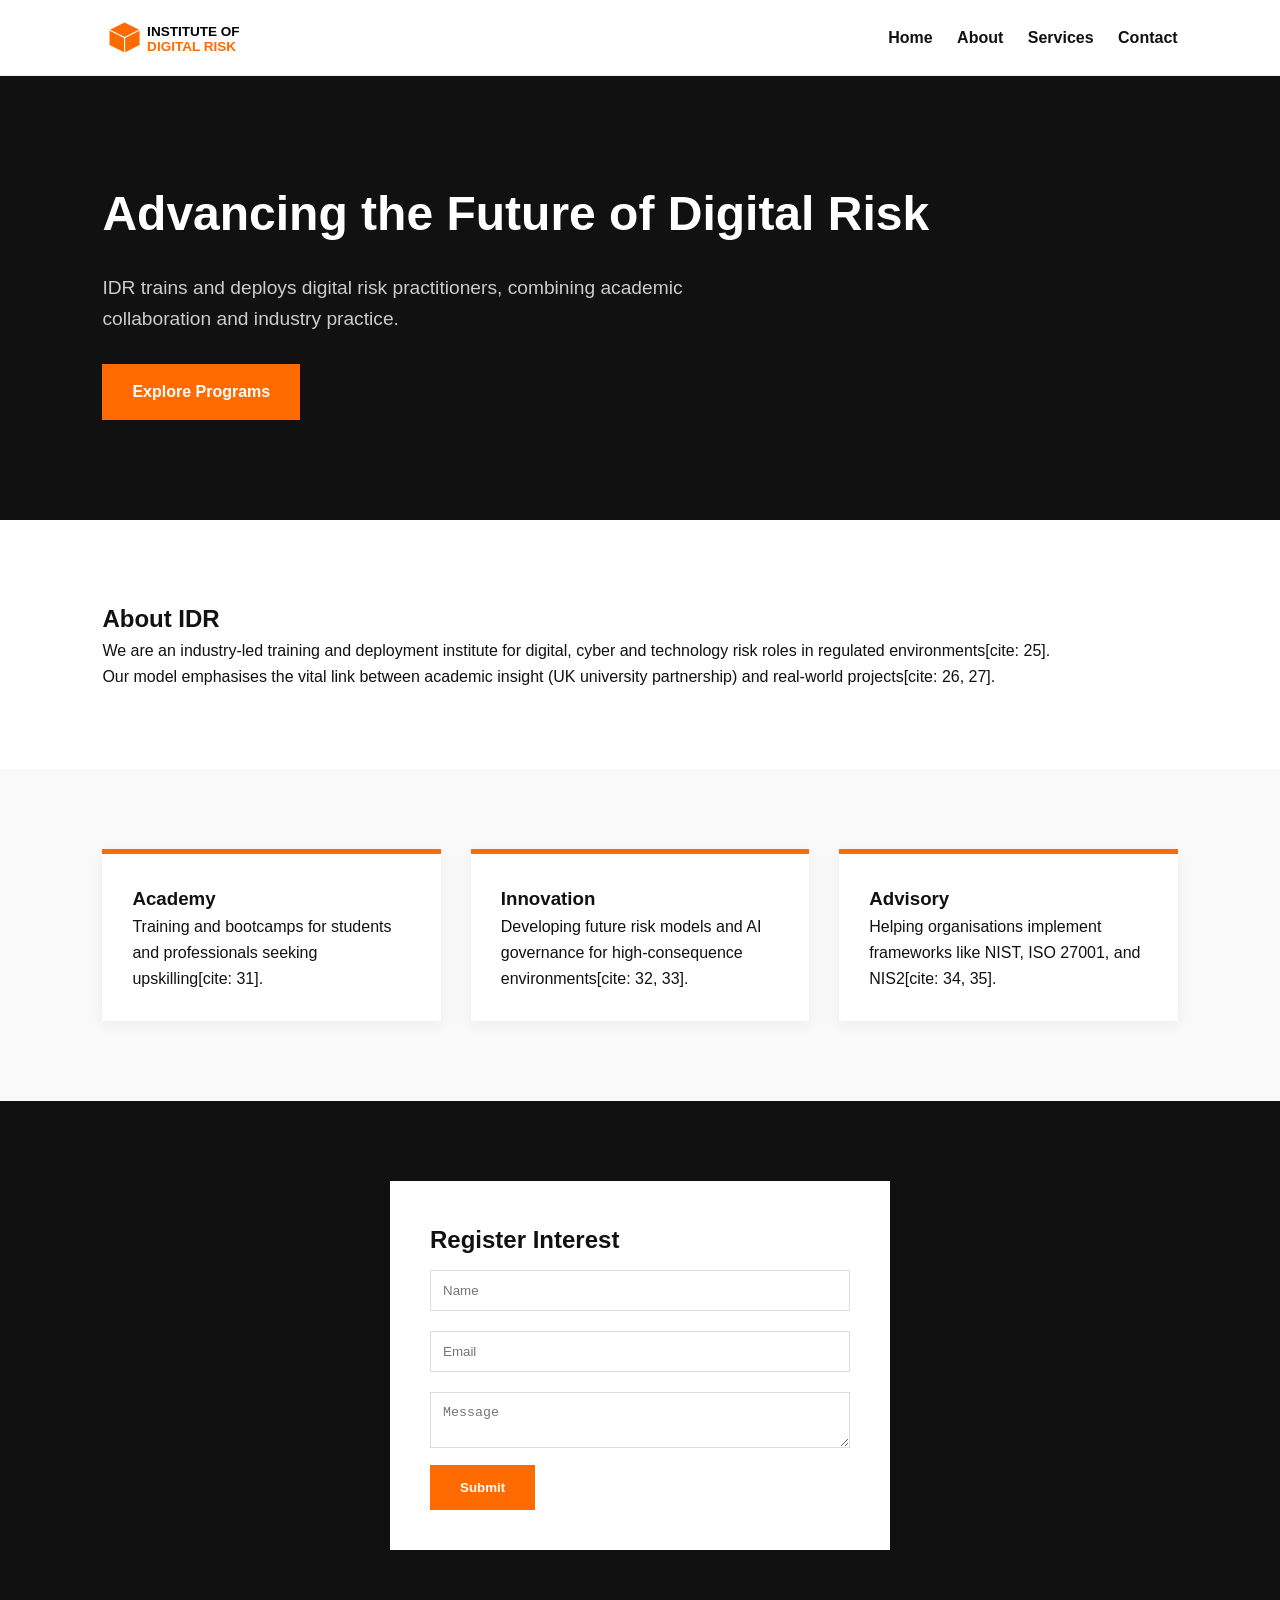
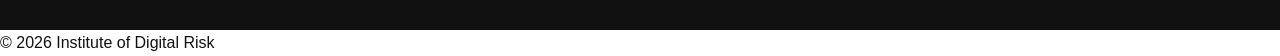
==== idr-project/idr-final/index.html @ f6be8027 "Final cleanup and layout fix" ====
<!DOCTYPE html>
<html lang="en">
<head>
    <meta charset="UTF-8">
    <meta name="viewport" content="width=device-width, initial-scale=1.0">
    <title>IDR | Institute of Digital Risk</title>
    <link rel="stylesheet" href="style.css">
</head>
<body>
    <header class="navbar">
        <img src="logo.svg" alt="IDR Logo" class="nav-logo">
        <nav>
            <a href="#hero">Home</a>
            <a href="#about">About</a>
            <a href="#services">Services</a>
            <a href="#contact">Contact</a>
        </nav>
    </header>

    <main>
        <section id="hero" class="hero">
            <h1>Advancing the Future of Digital Risk</h1>
            <p>IDR trains and deploys digital risk practitioners, combining academic collaboration and industry practice.</p>
            <a href="#contact" class="cta-btn">Explore Programs</a>
        </section>

        <section id="about" class="container">
            <h2>About IDR</h2>
            <p>We are an industry-led training and deployment institute for digital, cyber and technology risk roles in regulated environments[cite: 25].</p>
            <p>Our model emphasises the vital link between academic insight (UK university partnership) and real-world projects[cite: 26, 27].</p>
        </section>

        <section id="services" class="services-grid">
            <div class="card">
                <h3>Academy</h3>
                <p>Training and bootcamps for students and professionals seeking upskilling[cite: 31].</p>
            </div>
            <div class="card">
                <h3>Innovation</h3>
                <p>Developing future risk models and AI governance for high-consequence environments[cite: 32, 33].</p>
            </div>
            <div class="card">
                <h3>Advisory</h3>
                <p>Helping organisations implement frameworks like NIST, ISO 27001, and NIS2[cite: 34, 35].</p>
            </div>
        </section>

        <section id="contact" class="contact-section">
            <div class="form-box">
                <h2>Register Interest</h2>
                <form id="idr-form">
                    <input type="text" placeholder="Name" required>
                    <input type="email" placeholder="Email" required>
                    <textarea placeholder="Message"></textarea>
                    <button type="submit" class="cta-btn">Submit</button>
                </form>
            </div>
        </section>
    </main>

    <footer><p>&copy; 2026 Institute of Digital Risk</p></footer>
    <script src="script.js"></script>
</body>
</html>
---- idr-project/idr-final/style.css ----
:root { --orange: #FF6B00; --black: #111; --white: #FFF; }
* { margin: 0; padding: 0; box-sizing: border-box; }
body { font-family: 'Segoe UI', sans-serif; line-height: 1.6; color: var(--black); }

.navbar { position: sticky; top: 0; background: var(--white); display: flex; justify-content: space-between; align-items: center; padding: 15px 8%; z-index: 1000; border-bottom: 1px solid #eee; }
.nav-logo { height: 45px; }
nav a { text-decoration: none; color: var(--black); margin-left: 20px; font-weight: 600; transition: 0.3s; }
nav a:hover { color: var(--orange); }

.hero { background: var(--black); color: var(--white); padding: 100px 8%; text-align: left; }
.hero h1 { font-size: 3rem; margin-bottom: 20px; }
.hero p { font-size: 1.2rem; color: #ccc; margin-bottom: 30px; max-width: 600px; }

.container { padding: 80px 8%; }
.services-grid { display: grid; grid-template-columns: repeat(auto-fit, minmax(280px, 1fr)); gap: 30px; padding: 80px 8%; background: #f9f9f9; }
.card { background: var(--white); padding: 30px; border-top: 5px solid var(--orange); box-shadow: 0 4px 15px rgba(0,0,0,0.05); }

.contact-section { background: var(--black); padding: 80px 8%; display: flex; justify-content: center; }
.form-box { background: var(--white); padding: 40px; width: 100%; max-width: 500px; }
input, textarea { width: 100%; padding: 12px; margin: 10px 0; border: 1px solid #ddd; }

.cta-btn { background: var(--orange); color: white; padding: 15px 30px; border: none; cursor: pointer; text-decoration: none; display: inline-block; font-weight: bold; }
.cta-btn:hover { background: #e65a00; }
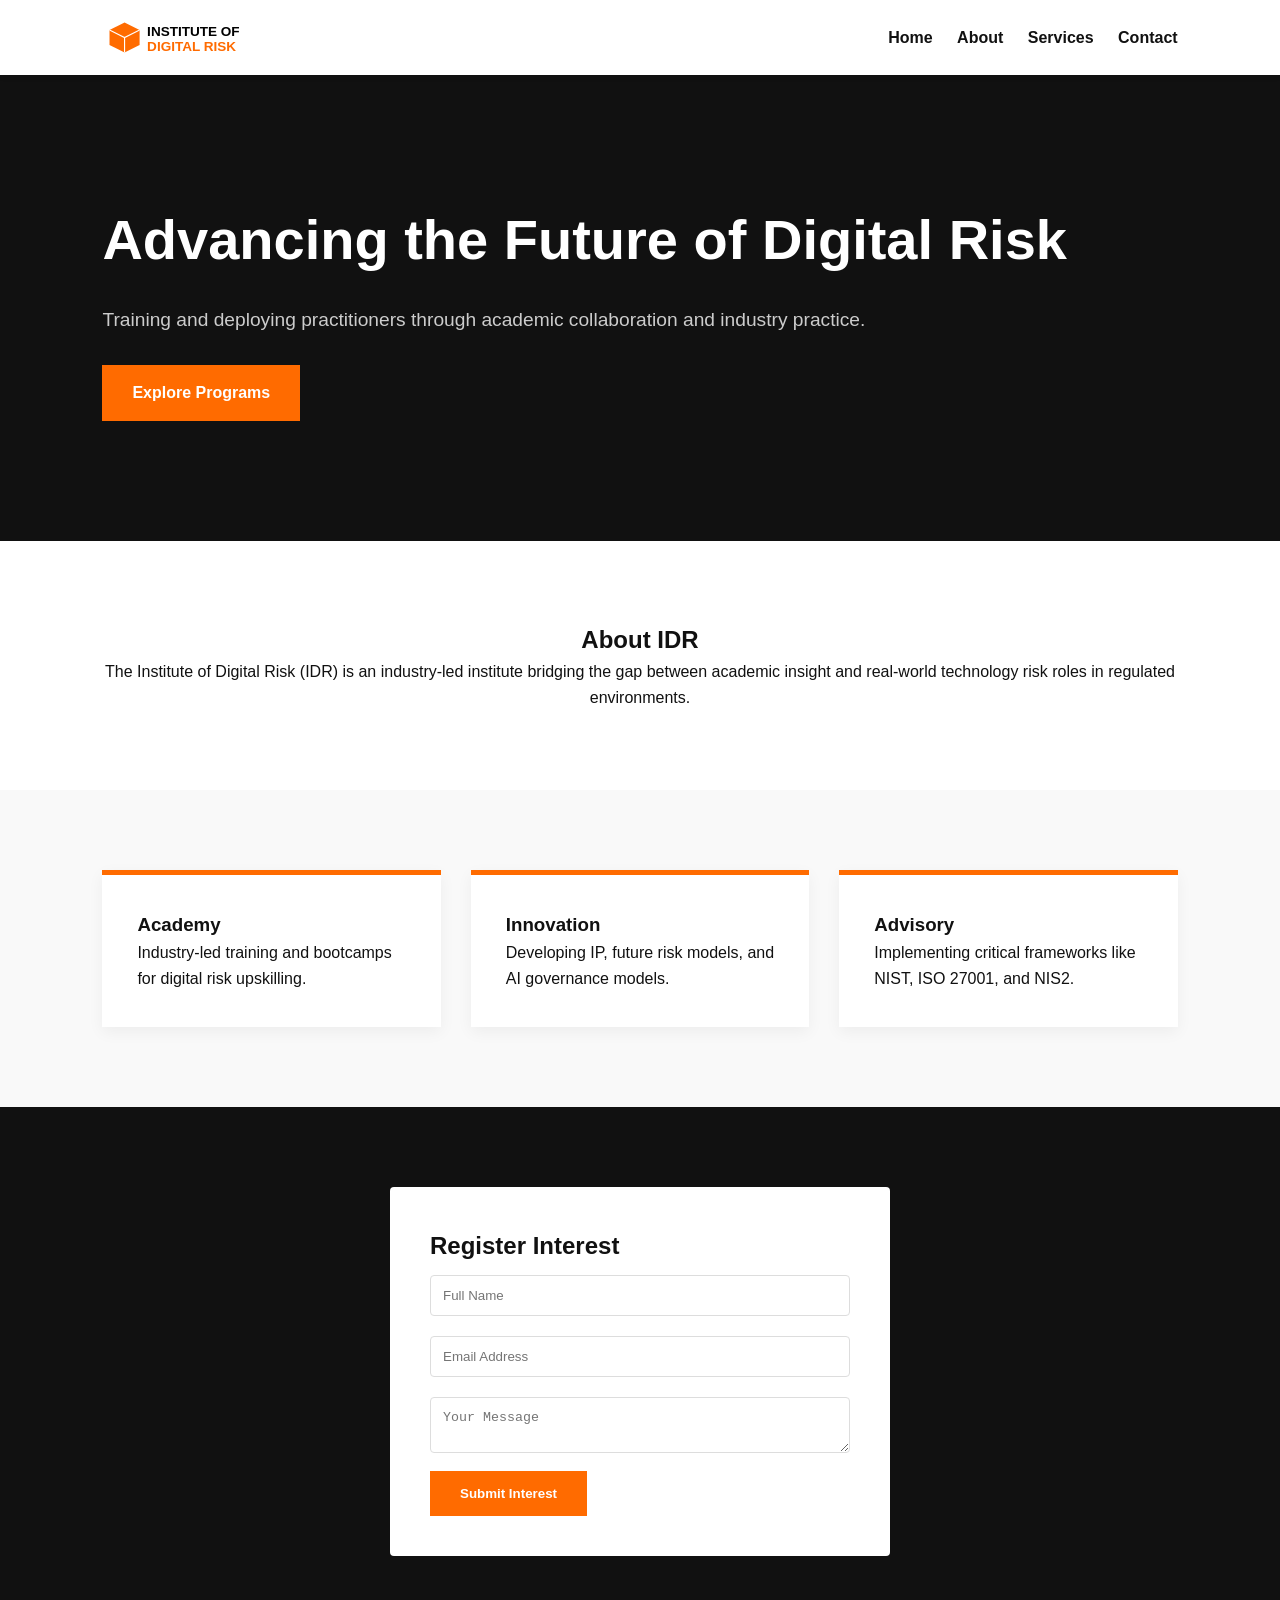
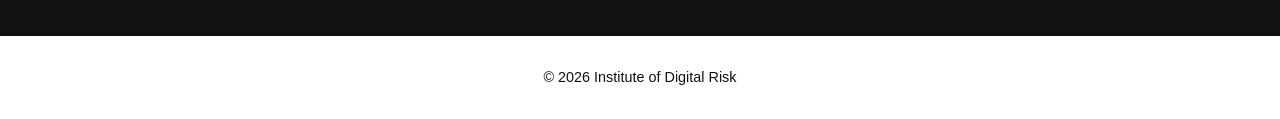
==== commit dae0946d: "Final submission: Cleanup, About section and fixed layout" ====
--- a/idr-project/idr-final/index.html
+++ b/idr-project/idr-final/index.html
@@ -20,39 +20,38 @@
     <main>
         <section id="hero" class="hero">
             <h1>Advancing the Future of Digital Risk</h1>
-            <p>IDR trains and deploys digital risk practitioners, combining academic collaboration and industry practice.</p>
+            <p>Training and deploying practitioners through academic collaboration and industry practice.</p>
             <a href="#contact" class="cta-btn">Explore Programs</a>
         </section>
 
-        <section id="about" class="container">
+        <section id="about" class="container about-section">
             <h2>About IDR</h2>
-            <p>We are an industry-led training and deployment institute for digital, cyber and technology risk roles in regulated environments[cite: 25].</p>
-            <p>Our model emphasises the vital link between academic insight (UK university partnership) and real-world projects[cite: 26, 27].</p>
+            <p>The Institute of Digital Risk (IDR) is an industry-led institute bridging the gap between academic insight and real-world technology risk roles in regulated environments.</p>
         </section>
 
         <section id="services" class="services-grid">
             <div class="card">
                 <h3>Academy</h3>
-                <p>Training and bootcamps for students and professionals seeking upskilling[cite: 31].</p>
+                <p>Industry-led training and bootcamps for digital risk upskilling.</p>
             </div>
             <div class="card">
                 <h3>Innovation</h3>
-                <p>Developing future risk models and AI governance for high-consequence environments[cite: 32, 33].</p>
+                <p>Developing IP, future risk models, and AI governance models.</p>
             </div>
             <div class="card">
                 <h3>Advisory</h3>
-                <p>Helping organisations implement frameworks like NIST, ISO 27001, and NIS2[cite: 34, 35].</p>
+                <p>Implementing critical frameworks like NIST, ISO 27001, and NIS2.</p>
             </div>
         </section>
 
         <section id="contact" class="contact-section">
-            <div class="form-box">
+            <div class="form-container">
                 <h2>Register Interest</h2>
                 <form id="idr-form">
-                    <input type="text" placeholder="Name" required>
-                    <input type="email" placeholder="Email" required>
-                    <textarea placeholder="Message"></textarea>
-                    <button type="submit" class="cta-btn">Submit</button>
+                    <input type="text" id="name" placeholder="Full Name" required>
+                    <input type="email" id="email" placeholder="Email Address" required>
+                    <textarea id="message" placeholder="Your Message"></textarea>
+                    <button type="submit" class="cta-btn">Submit Interest</button>
                 </form>
             </div>
         </section>
--- a/idr-project/idr-final/style.css
+++ b/idr-project/idr-final/style.css
@@ -1,23 +1,25 @@
-:root { --orange: #FF6B00; --black: #111; --white: #FFF; }
+:root { --orange: #FF6B00; --black: #111; --white: #fff; }
 * { margin: 0; padding: 0; box-sizing: border-box; }
-body { font-family: 'Segoe UI', sans-serif; line-height: 1.6; color: var(--black); }
+body { font-family: 'Segoe UI', sans-serif; line-height: 1.6; color: var(--black); scroll-behavior: smooth; }
 
-.navbar { position: sticky; top: 0; background: var(--white); display: flex; justify-content: space-between; align-items: center; padding: 15px 8%; z-index: 1000; border-bottom: 1px solid #eee; }
+.navbar { position: sticky; top: 0; background: var(--white); display: flex; justify-content: space-between; align-items: center; padding: 15px 8%; z-index: 1000; box-shadow: 0 2px 5px rgba(0,0,0,0.1); }
 .nav-logo { height: 45px; }
-nav a { text-decoration: none; color: var(--black); margin-left: 20px; font-weight: 600; transition: 0.3s; }
+nav a { text-decoration: none; color: var(--black); margin-left: 20px; font-weight: bold; }
 nav a:hover { color: var(--orange); }
 
-.hero { background: var(--black); color: var(--white); padding: 100px 8%; text-align: left; }
-.hero h1 { font-size: 3rem; margin-bottom: 20px; }
-.hero p { font-size: 1.2rem; color: #ccc; margin-bottom: 30px; max-width: 600px; }
+.hero { background: var(--black); color: var(--white); padding: 120px 8%; text-align: left; }
+.hero h1 { font-size: 3.5rem; margin-bottom: 20px; }
+.hero p { font-size: 1.2rem; margin-bottom: 30px; color: #ccc; }
 
-.container { padding: 80px 8%; }
+.container { padding: 80px 8%; text-align: center; }
 .services-grid { display: grid; grid-template-columns: repeat(auto-fit, minmax(280px, 1fr)); gap: 30px; padding: 80px 8%; background: #f9f9f9; }
-.card { background: var(--white); padding: 30px; border-top: 5px solid var(--orange); box-shadow: 0 4px 15px rgba(0,0,0,0.05); }
+.card { background: var(--white); padding: 35px; border-top: 5px solid var(--orange); box-shadow: 0 5px 15px rgba(0,0,0,0.05); transition: 0.3s; }
+.card:hover { transform: translateY(-10px); }
 
 .contact-section { background: var(--black); padding: 80px 8%; display: flex; justify-content: center; }
-.form-box { background: var(--white); padding: 40px; width: 100%; max-width: 500px; }
-input, textarea { width: 100%; padding: 12px; margin: 10px 0; border: 1px solid #ddd; }
+.form-container { background: var(--white); padding: 40px; width: 100%; max-width: 500px; border-radius: 4px; }
+input, textarea { width: 100%; padding: 12px; margin: 10px 0; border: 1px solid #ddd; border-radius: 4px; }
 
-.cta-btn { background: var(--orange); color: white; padding: 15px 30px; border: none; cursor: pointer; text-decoration: none; display: inline-block; font-weight: bold; }
-.cta-btn:hover { background: #e65a00; }+.cta-btn { background: var(--orange); color: white; padding: 15px 30px; border: none; cursor: pointer; font-weight: bold; text-decoration: none; display: inline-block; transition: 0.3s; }
+.cta-btn:hover { background: #e65a00; }
+footer { text-align: center; padding: 30px; font-size: 0.9rem; background: #fff; }
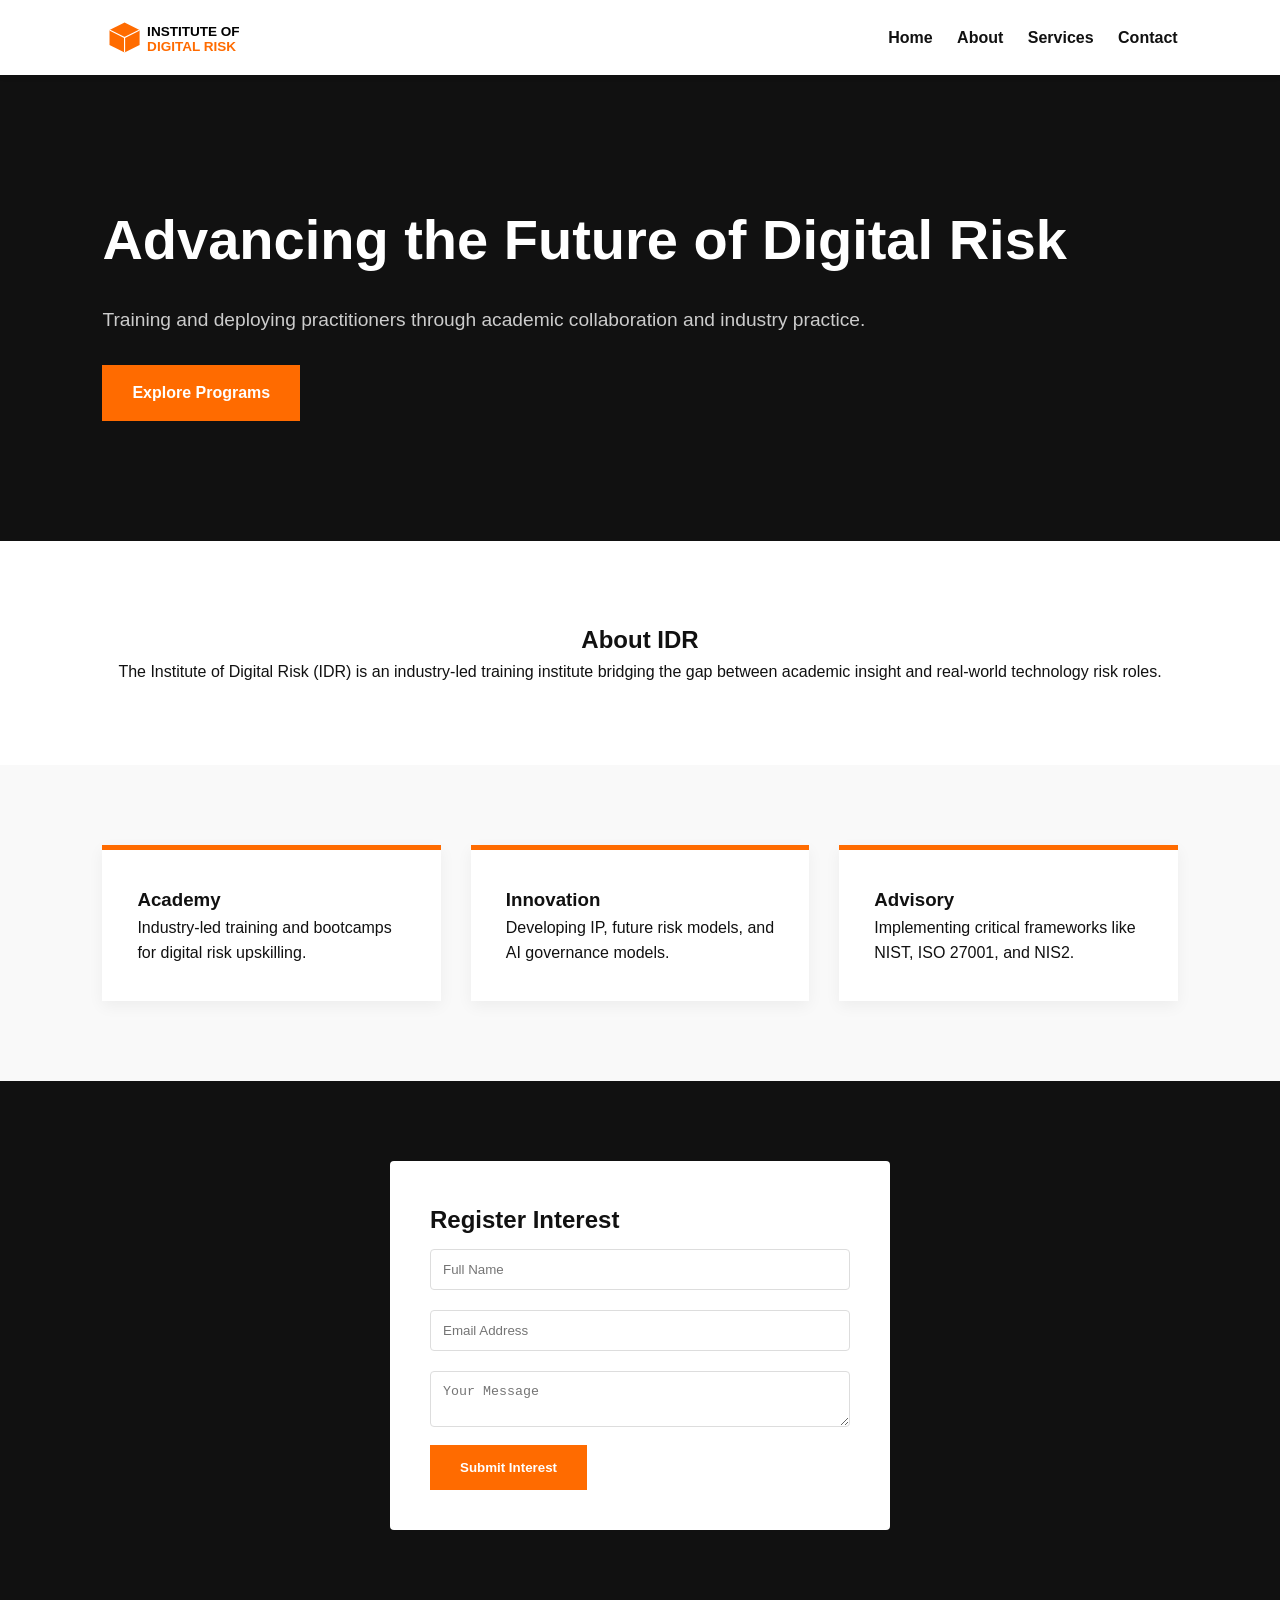
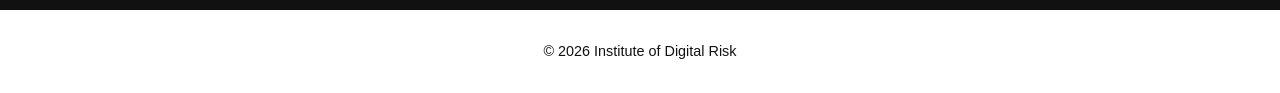
==== commit 55e050d1: "Final cleanup: Added all missing sections and form" ====
--- a/idr-project/idr-final/index.html
+++ b/idr-project/idr-final/index.html
@@ -24,9 +24,9 @@
             <a href="#contact" class="cta-btn">Explore Programs</a>
         </section>
 
-        <section id="about" class="container about-section">
+        <section id="about" class="container">
             <h2>About IDR</h2>
-            <p>The Institute of Digital Risk (IDR) is an industry-led institute bridging the gap between academic insight and real-world technology risk roles in regulated environments.</p>
+            <p>The Institute of Digital Risk (IDR) is an industry-led training institute bridging the gap between academic insight and real-world technology risk roles.</p>
         </section>
 
         <section id="services" class="services-grid">
@@ -57,7 +57,9 @@
         </section>
     </main>
 
-    <footer><p>&copy; 2026 Institute of Digital Risk</p></footer>
+    <footer>
+        <p>&copy; 2026 Institute of Digital Risk</p>
+    </footer>
     <script src="script.js"></script>
 </body>
 </html>
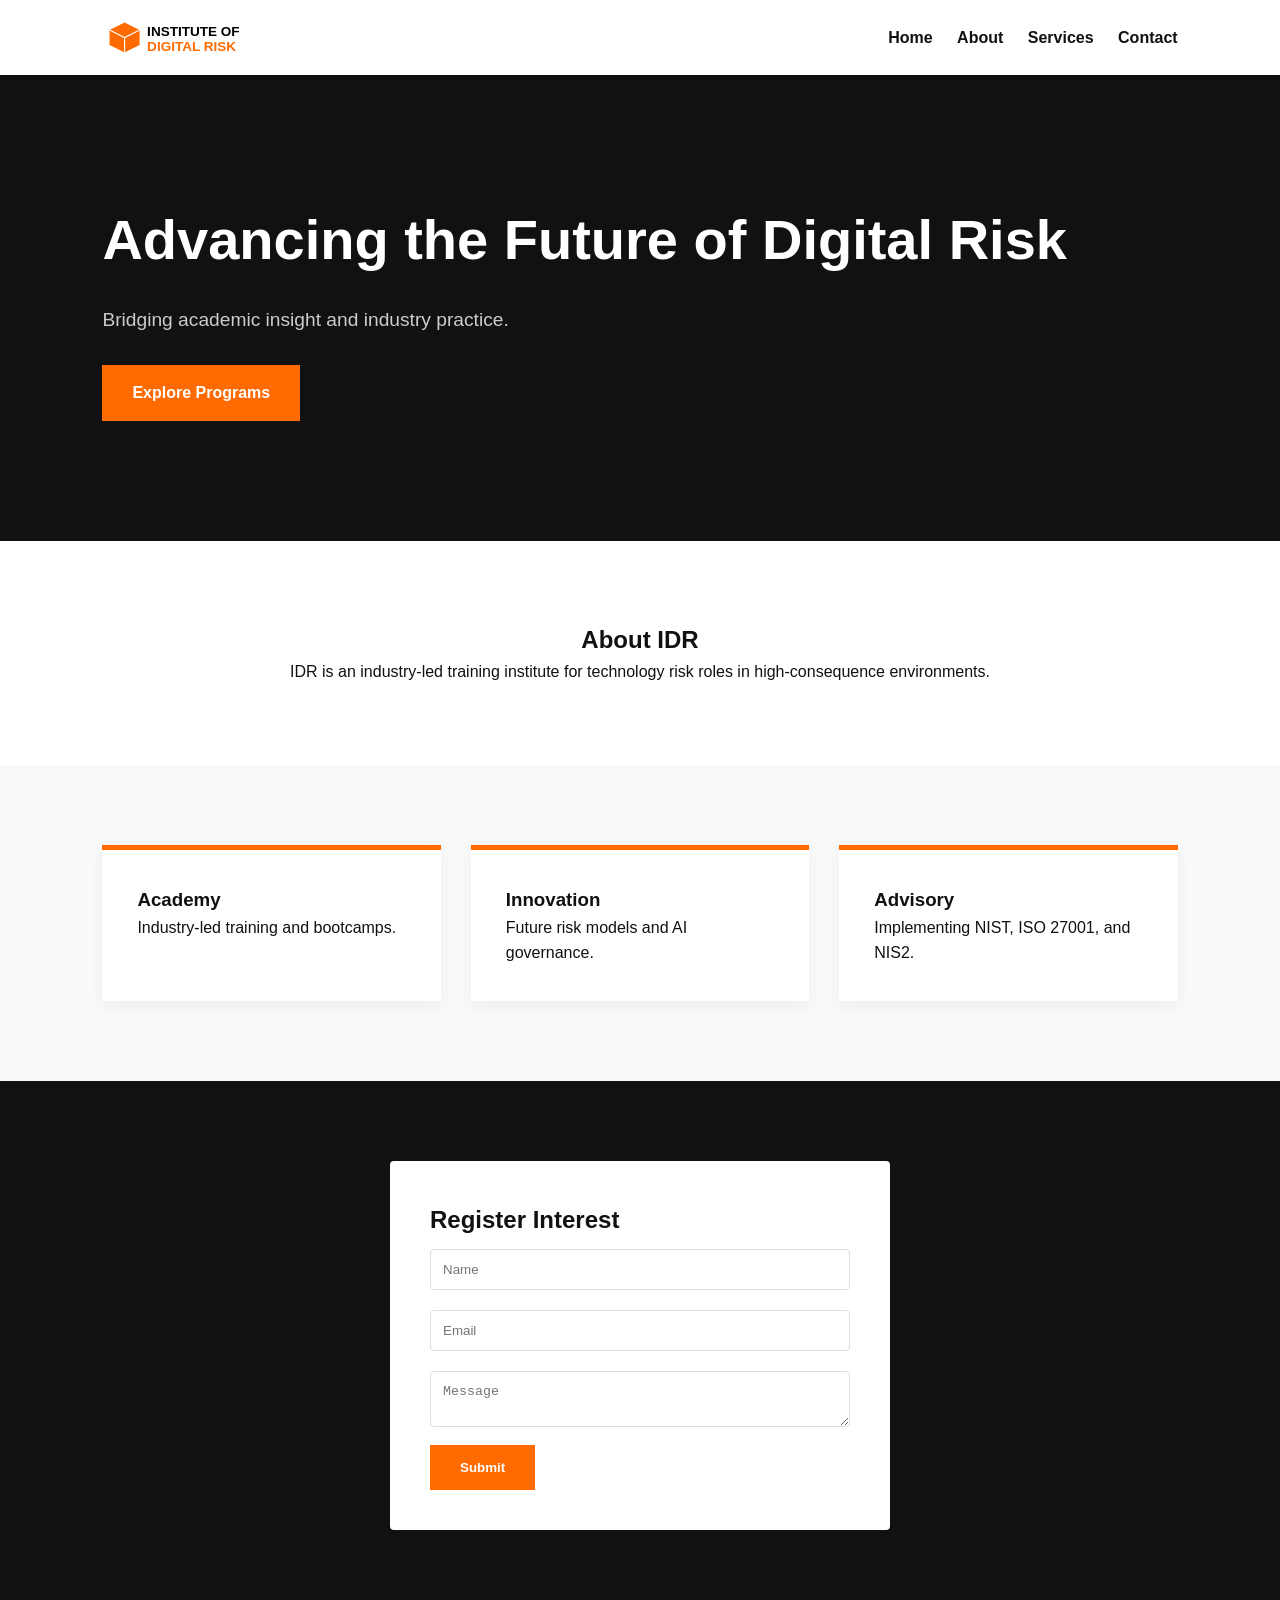
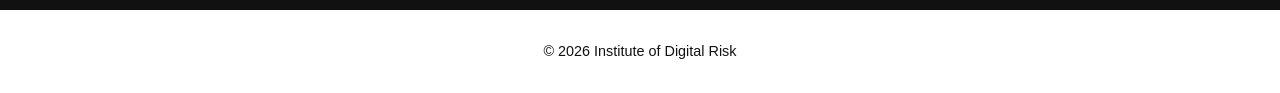
==== commit ea3b92c1: "Final fix: Added index content" ====
--- a/idr-project/idr-final/index.html
+++ b/idr-project/idr-final/index.html
@@ -20,46 +20,35 @@
     <main>
         <section id="hero" class="hero">
             <h1>Advancing the Future of Digital Risk</h1>
-            <p>Training and deploying practitioners through academic collaboration and industry practice.</p>
+            <p>Bridging academic insight and industry practice.</p>
             <a href="#contact" class="cta-btn">Explore Programs</a>
         </section>
 
         <section id="about" class="container">
             <h2>About IDR</h2>
-            <p>The Institute of Digital Risk (IDR) is an industry-led training institute bridging the gap between academic insight and real-world technology risk roles.</p>
+            <p>IDR is an industry-led training institute for technology risk roles in high-consequence environments.</p>
         </section>
 
         <section id="services" class="services-grid">
-            <div class="card">
-                <h3>Academy</h3>
-                <p>Industry-led training and bootcamps for digital risk upskilling.</p>
-            </div>
-            <div class="card">
-                <h3>Innovation</h3>
-                <p>Developing IP, future risk models, and AI governance models.</p>
-            </div>
-            <div class="card">
-                <h3>Advisory</h3>
-                <p>Implementing critical frameworks like NIST, ISO 27001, and NIS2.</p>
-            </div>
+            <div class="card"><h3>Academy</h3><p>Industry-led training and bootcamps.</p></div>
+            <div class="card"><h3>Innovation</h3><p>Future risk models and AI governance.</p></div>
+            <div class="card"><h3>Advisory</h3><p>Implementing NIST, ISO 27001, and NIS2.</p></div>
         </section>
 
         <section id="contact" class="contact-section">
             <div class="form-container">
                 <h2>Register Interest</h2>
                 <form id="idr-form">
-                    <input type="text" id="name" placeholder="Full Name" required>
-                    <input type="email" id="email" placeholder="Email Address" required>
-                    <textarea id="message" placeholder="Your Message"></textarea>
-                    <button type="submit" class="cta-btn">Submit Interest</button>
+                    <input type="text" id="name" placeholder="Name" required>
+                    <input type="email" id="email" placeholder="Email" required>
+                    <textarea id="message" placeholder="Message"></textarea>
+                    <button type="submit" class="cta-btn">Submit</button>
                 </form>
             </div>
         </section>
     </main>
 
-    <footer>
-        <p>&copy; 2026 Institute of Digital Risk</p>
-    </footer>
+    <footer><p>&copy; 2026 Institute of Digital Risk</p></footer>
     <script src="script.js"></script>
 </body>
 </html>
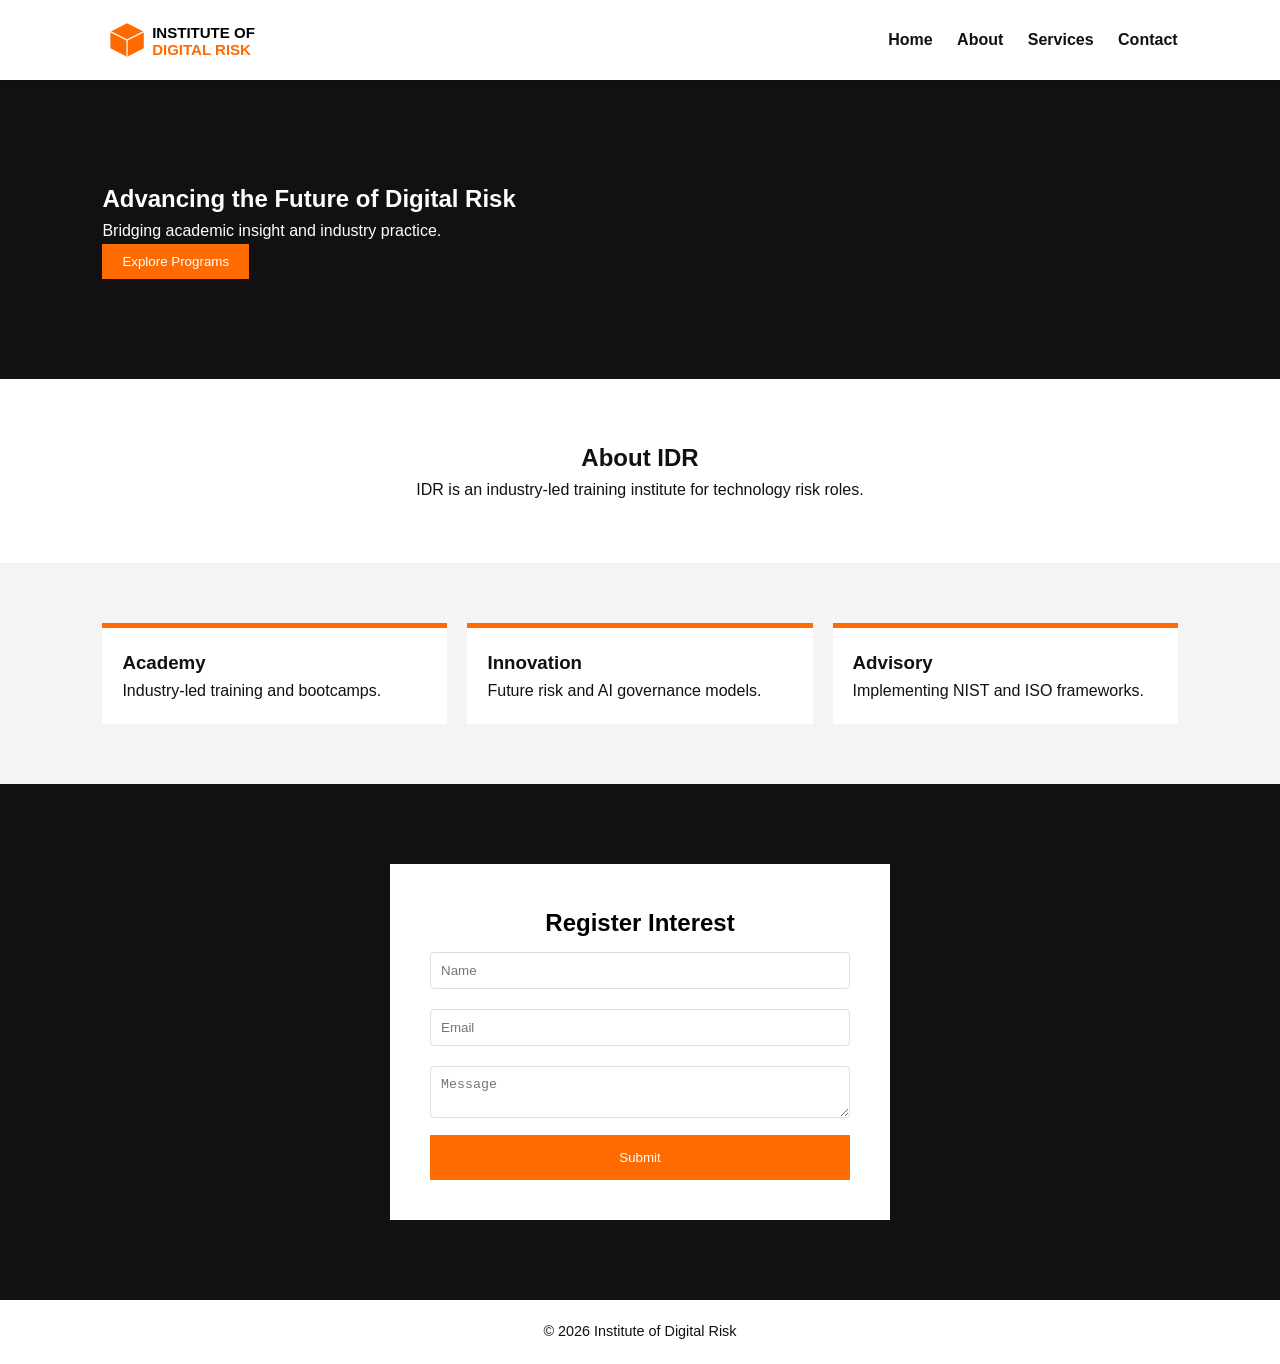
==== commit 5c339f71: "Final submission: Content added and layout fixed" ====
--- a/idr-project/idr-final/index.html
+++ b/idr-project/idr-final/index.html
@@ -8,7 +8,7 @@
 </head>
 <body>
     <header class="navbar">
-        <img src="logo.svg" alt="IDR Logo" class="nav-logo">
+        <img src="logo.svg" alt="IDR Logo" class="nav-logo" style="height: 50px;">
         <nav>
             <a href="#hero">Home</a>
             <a href="#about">About</a>
@@ -18,37 +18,48 @@
     </header>
 
     <main>
-        <section id="hero" class="hero">
+        <section id="hero" style="background: #111; color: #fff; padding: 100px 8%;">
             <h1>Advancing the Future of Digital Risk</h1>
             <p>Bridging academic insight and industry practice.</p>
-            <a href="#contact" class="cta-btn">Explore Programs</a>
+            <button style="background: #FF6B00; color: white; padding: 10px 20px; border: none;">Explore Programs</button>
         </section>
 
-        <section id="about" class="container">
+        <section id="about" style="padding: 60px 8%; text-align: center;">
             <h2>About IDR</h2>
-            <p>IDR is an industry-led training institute for technology risk roles in high-consequence environments.</p>
+            <p>IDR is an industry-led training institute for technology risk roles.</p>
         </section>
 
-        <section id="services" class="services-grid">
-            <div class="card"><h3>Academy</h3><p>Industry-led training and bootcamps.</p></div>
-            <div class="card"><h3>Innovation</h3><p>Future risk models and AI governance.</p></div>
-            <div class="card"><h3>Advisory</h3><p>Implementing NIST, ISO 27001, and NIS2.</p></div>
+        <section id="services" style="display: flex; gap: 20px; padding: 60px 8%; background: #f4f4f4;">
+            <div style="background: white; padding: 20px; border-top: 5px solid #FF6B00; flex: 1;">
+                <h3>Academy</h3>
+                <p>Industry-led training and bootcamps.</p>
+            </div>
+            <div style="background: white; padding: 20px; border-top: 5px solid #FF6B00; flex: 1;">
+                <h3>Innovation</h3>
+                <p>Future risk and AI governance models.</p>
+            </div>
+            <div style="background: white; padding: 20px; border-top: 5px solid #FF6B00; flex: 1;">
+                <h3>Advisory</h3>
+                <p>Implementing NIST and ISO frameworks.</p>
+            </div>
         </section>
 
-        <section id="contact" class="contact-section">
-            <div class="form-container">
+        <section id="contact" style="background: #111; color: white; padding: 80px 8%; text-align: center;">
+            <div style="background: white; color: black; padding: 40px; max-width: 500px; margin: 0 auto;">
                 <h2>Register Interest</h2>
                 <form id="idr-form">
-                    <input type="text" id="name" placeholder="Name" required>
-                    <input type="email" id="email" placeholder="Email" required>
-                    <textarea id="message" placeholder="Message"></textarea>
-                    <button type="submit" class="cta-btn">Submit</button>
+                    <input type="text" placeholder="Name" required style="width: 100%; margin: 10px 0; padding: 10px;">
+                    <input type="email" placeholder="Email" required style="width: 100%; margin: 10px 0; padding: 10px;">
+                    <textarea placeholder="Message" style="width: 100%; margin: 10px 0; padding: 10px;"></textarea>
+                    <button type="submit" style="background: #FF6B00; color: white; width: 100%; padding: 15px; border: none;">Submit</button>
                 </form>
             </div>
         </section>
     </main>
 
-    <footer><p>&copy; 2026 Institute of Digital Risk</p></footer>
+    <footer style="text-align: center; padding: 20px;">
+        <p>&copy; 2026 Institute of Digital Risk</p>
+    </footer>
     <script src="script.js"></script>
 </body>
 </html>
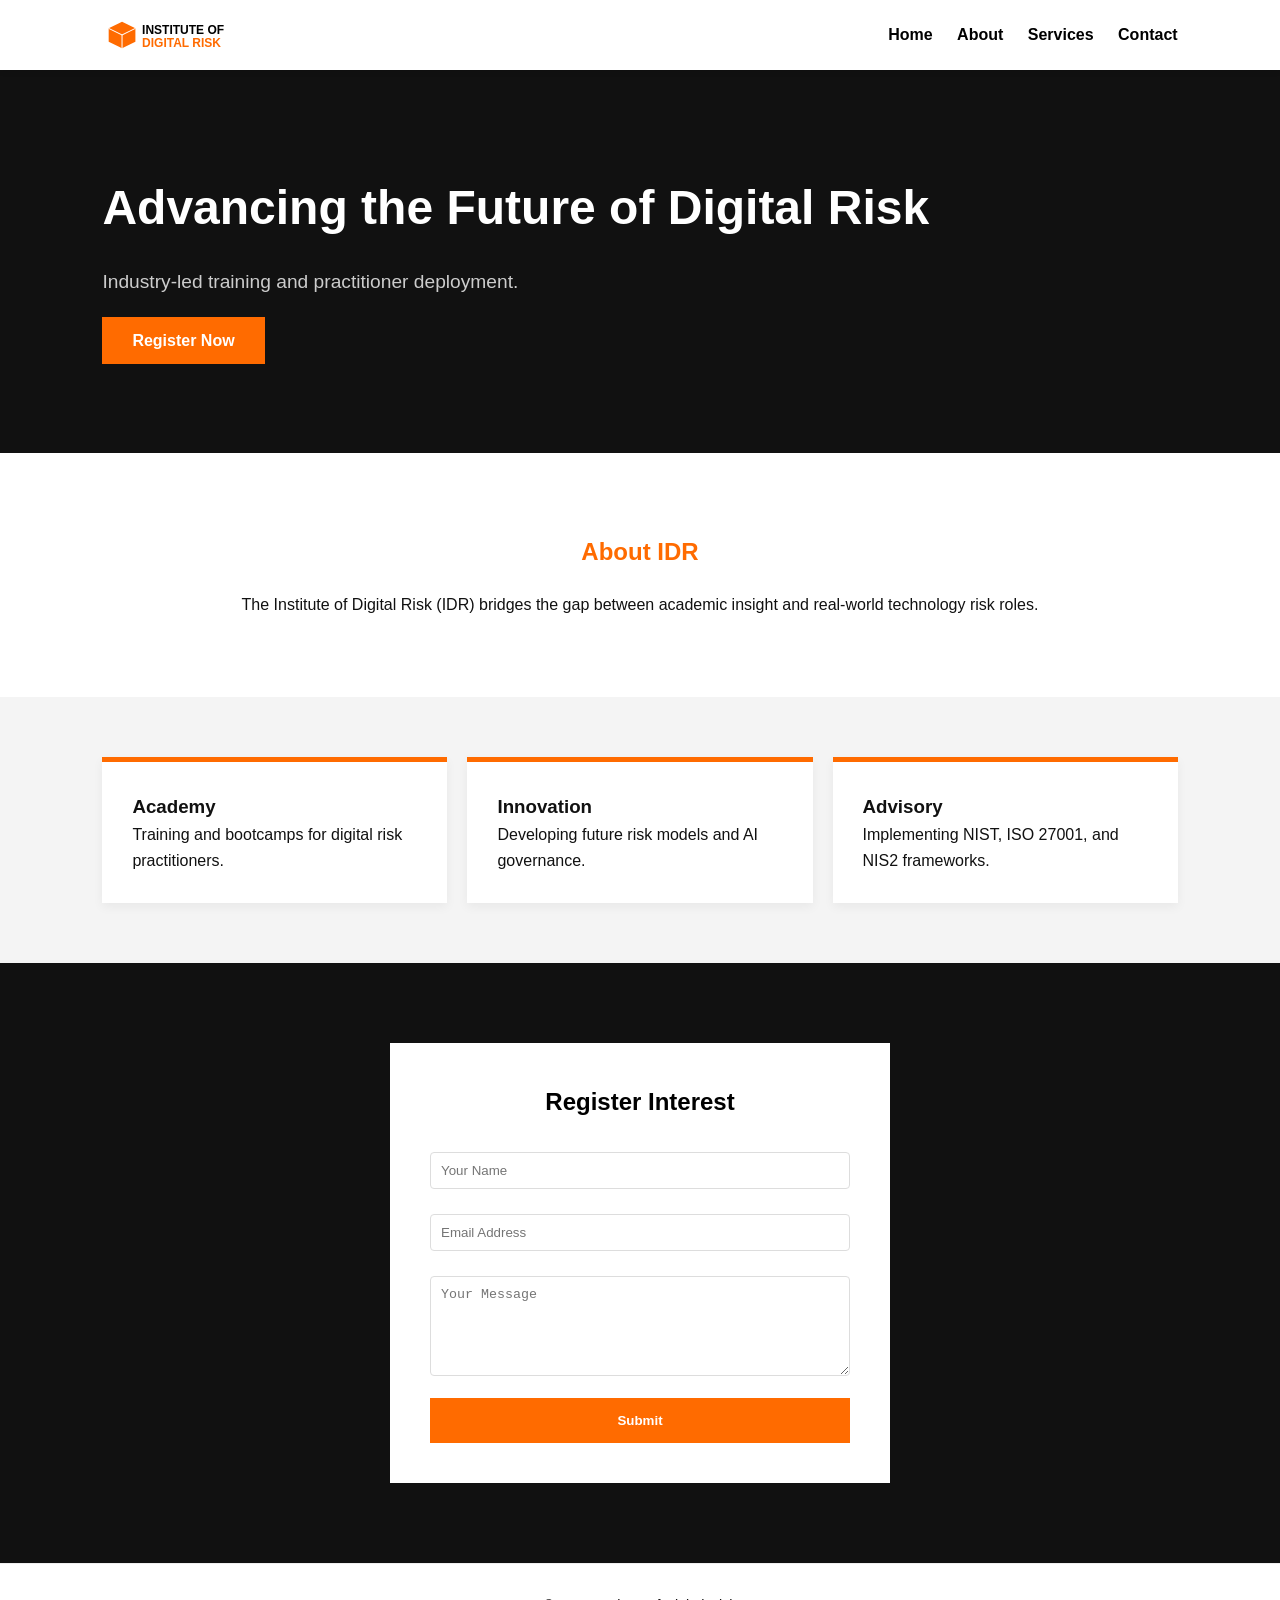
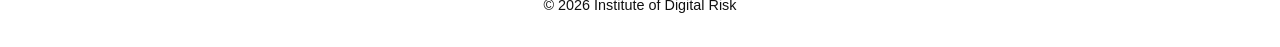
==== commit 58091834: "Final submission: Content added and layout fixed" ====
--- a/idr-project/idr-final/index.html
+++ b/idr-project/idr-final/index.html
@@ -7,59 +7,58 @@
     <link rel="stylesheet" href="style.css">
 </head>
 <body>
-    <header class="navbar">
-        <img src="logo.svg" alt="IDR Logo" class="nav-logo" style="height: 50px;">
+    <header class="navbar" style="background: white; padding: 15px 8%; display: flex; justify-content: space-between; align-items: center; box-shadow: 0 2px 5px rgba(0,0,0,0.1); position: sticky; top: 0;">
+        <img src="logo.svg" alt="IDR Logo" style="height: 40px;">
         <nav>
-            <a href="#hero">Home</a>
-            <a href="#about">About</a>
-            <a href="#services">Services</a>
-            <a href="#contact">Contact</a>
+            <a href="#hero" style="margin-left: 20px; text-decoration: none; color: black; font-weight: bold;">Home</a>
+            <a href="#about" style="margin-left: 20px; text-decoration: none; color: black; font-weight: bold;">About</a>
+            <a href="#services" style="margin-left: 20px; text-decoration: none; color: black; font-weight: bold;">Services</a>
+            <a href="#contact" style="margin-left: 20px; text-decoration: none; color: black; font-weight: bold;">Contact</a>
         </nav>
     </header>
 
     <main>
-        <section id="hero" style="background: #111; color: #fff; padding: 100px 8%;">
-            <h1>Advancing the Future of Digital Risk</h1>
-            <p>Bridging academic insight and industry practice.</p>
-            <button style="background: #FF6B00; color: white; padding: 10px 20px; border: none;">Explore Programs</button>
+        <section id="hero" style="background: #111; color: white; padding: 100px 8%;">
+            <h1 style="font-size: 3rem; margin-bottom: 20px;">Advancing the Future of Digital Risk</h1>
+            <p style="font-size: 1.2rem; margin-bottom: 30px; color: #ccc;">Industry-led training and practitioner deployment.</p>
+            <a href="#contact" style="background: #FF6B00; color: white; padding: 15px 30px; text-decoration: none; font-weight: bold;">Register Now</a>
         </section>
 
-        <section id="about" style="padding: 60px 8%; text-align: center;">
-            <h2>About IDR</h2>
-            <p>IDR is an industry-led training institute for technology risk roles.</p>
+        <section id="about" style="padding: 80px 8%; text-align: center; background: white;">
+            <h2 style="color: #FF6B00; margin-bottom: 20px;">About IDR</h2>
+            <p style="max-width: 800px; margin: 0 auto; line-height: 1.6;">The Institute of Digital Risk (IDR) bridges the gap between academic insight and real-world technology risk roles.</p>
         </section>
 
-        <section id="services" style="display: flex; gap: 20px; padding: 60px 8%; background: #f4f4f4;">
-            <div style="background: white; padding: 20px; border-top: 5px solid #FF6B00; flex: 1;">
+        <section id="services" style="display: grid; grid-template-columns: repeat(auto-fit, minmax(250px, 1fr)); gap: 20px; padding: 60px 8%; background: #f4f4f4;">
+            <div style="background: white; padding: 30px; border-top: 5px solid #FF6B00; box-shadow: 0 4px 10px rgba(0,0,0,0.05);">
                 <h3>Academy</h3>
-                <p>Industry-led training and bootcamps.</p>
+                <p>Training and bootcamps for digital risk practitioners.</p>
             </div>
-            <div style="background: white; padding: 20px; border-top: 5px solid #FF6B00; flex: 1;">
+            <div style="background: white; padding: 30px; border-top: 5px solid #FF6B00; box-shadow: 0 4px 10px rgba(0,0,0,0.05);">
                 <h3>Innovation</h3>
-                <p>Future risk and AI governance models.</p>
+                <p>Developing future risk models and AI governance.</p>
             </div>
-            <div style="background: white; padding: 20px; border-top: 5px solid #FF6B00; flex: 1;">
+            <div style="background: white; padding: 30px; border-top: 5px solid #FF6B00; box-shadow: 0 4px 10px rgba(0,0,0,0.05);">
                 <h3>Advisory</h3>
-                <p>Implementing NIST and ISO frameworks.</p>
+                <p>Implementing NIST, ISO 27001, and NIS2 frameworks.</p>
             </div>
         </section>
 
         <section id="contact" style="background: #111; color: white; padding: 80px 8%; text-align: center;">
             <div style="background: white; color: black; padding: 40px; max-width: 500px; margin: 0 auto;">
-                <h2>Register Interest</h2>
+                <h2 style="margin-bottom: 20px;">Register Interest</h2>
                 <form id="idr-form">
-                    <input type="text" placeholder="Name" required style="width: 100%; margin: 10px 0; padding: 10px;">
-                    <input type="email" placeholder="Email" required style="width: 100%; margin: 10px 0; padding: 10px;">
-                    <textarea placeholder="Message" style="width: 100%; margin: 10px 0; padding: 10px;"></textarea>
-                    <button type="submit" style="background: #FF6B00; color: white; width: 100%; padding: 15px; border: none;">Submit</button>
+                    <input type="text" placeholder="Your Name" required style="width: 100%; margin-bottom: 15px; padding: 10px; border: 1px solid #ddd;">
+                    <input type="email" placeholder="Email Address" required style="width: 100%; margin-bottom: 15px; padding: 10px; border: 1px solid #ddd;">
+                    <textarea placeholder="Your Message" style="width: 100%; margin-bottom: 15px; padding: 10px; border: 1px solid #ddd; height: 100px;"></textarea>
+                    <button type="submit" style="background: #FF6B00; color: white; border: none; padding: 15px; width: 100%; font-weight: bold; cursor: pointer;">Submit</button>
                 </form>
             </div>
         </section>
     </main>
 
-    <footer style="text-align: center; padding: 20px;">
+    <footer style="text-align: center; padding: 30px; background: white; border-top: 1px solid #eee;">
         <p>&copy; 2026 Institute of Digital Risk</p>
     </footer>
-    <script src="script.js"></script>
 </body>
 </html>
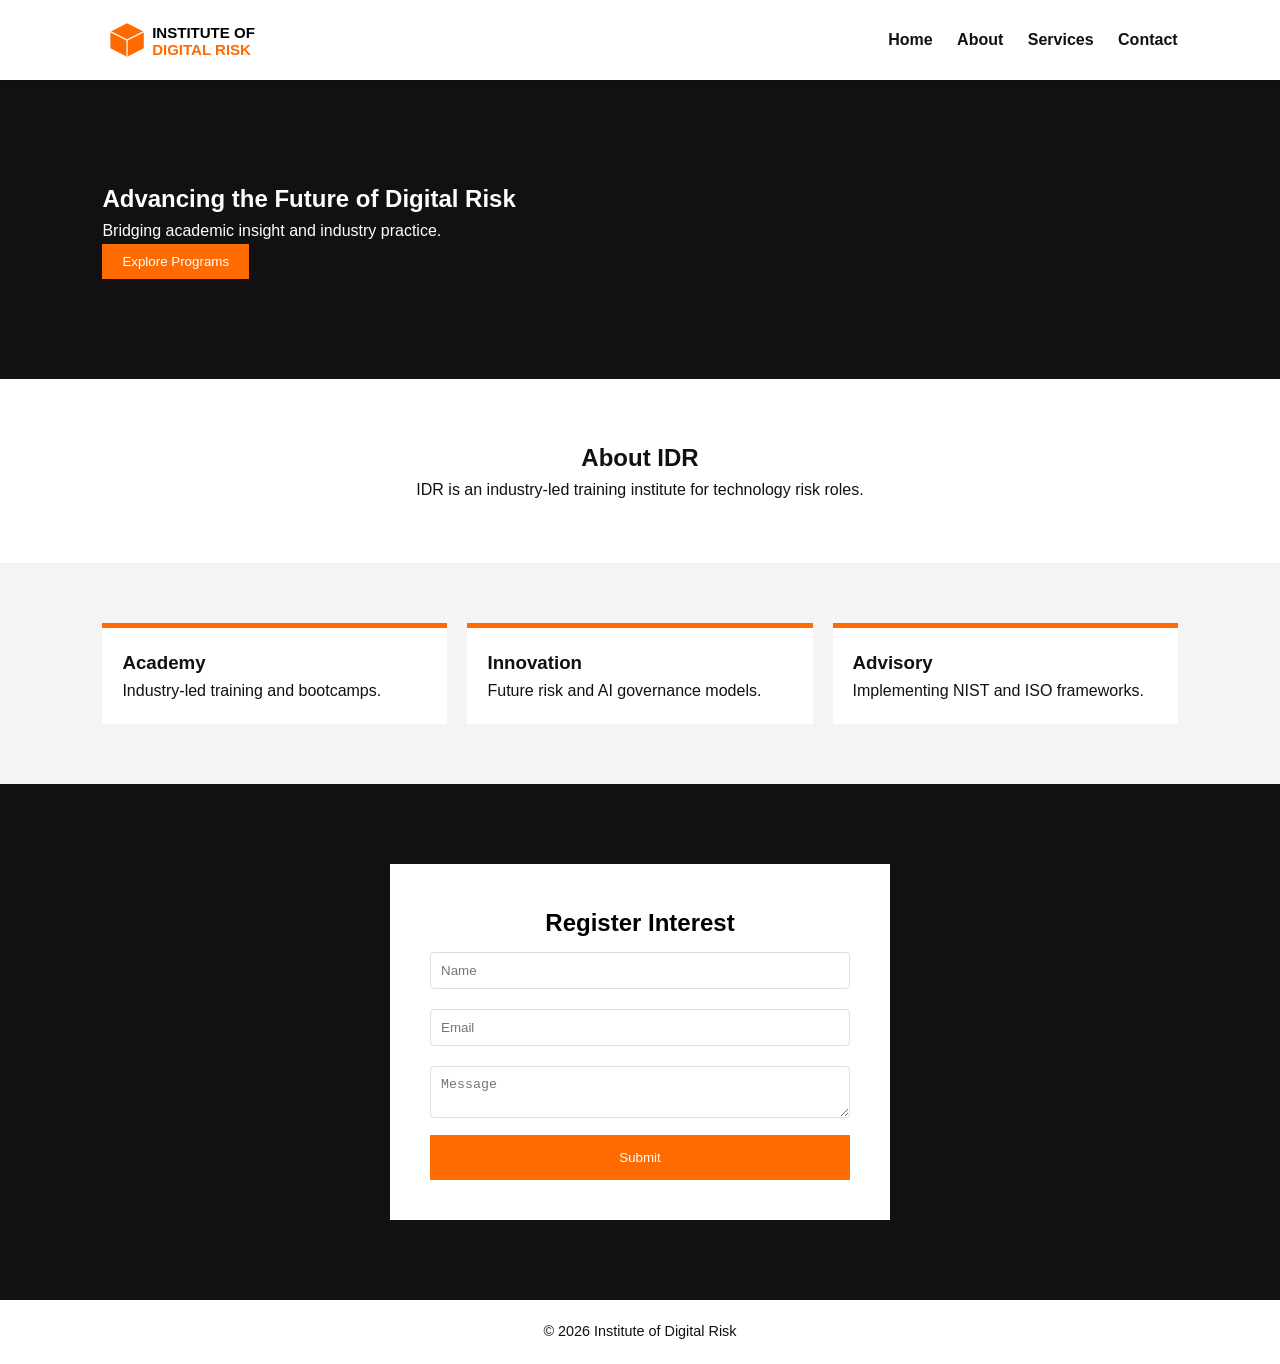
==== commit aacae1d7: "Final submission: Content added and layout fixed" ====
--- a/idr-project/idr-final/index.html
+++ b/idr-project/idr-final/index.html
@@ -7,58 +7,59 @@
     <link rel="stylesheet" href="style.css">
 </head>
 <body>
-    <header class="navbar" style="background: white; padding: 15px 8%; display: flex; justify-content: space-between; align-items: center; box-shadow: 0 2px 5px rgba(0,0,0,0.1); position: sticky; top: 0;">
-        <img src="logo.svg" alt="IDR Logo" style="height: 40px;">
+    <header class="navbar">
+        <img src="logo.svg" alt="IDR Logo" class="nav-logo" style="height: 50px;">
         <nav>
-            <a href="#hero" style="margin-left: 20px; text-decoration: none; color: black; font-weight: bold;">Home</a>
-            <a href="#about" style="margin-left: 20px; text-decoration: none; color: black; font-weight: bold;">About</a>
-            <a href="#services" style="margin-left: 20px; text-decoration: none; color: black; font-weight: bold;">Services</a>
-            <a href="#contact" style="margin-left: 20px; text-decoration: none; color: black; font-weight: bold;">Contact</a>
+            <a href="#hero">Home</a>
+            <a href="#about">About</a>
+            <a href="#services">Services</a>
+            <a href="#contact">Contact</a>
         </nav>
     </header>
 
     <main>
-        <section id="hero" style="background: #111; color: white; padding: 100px 8%;">
-            <h1 style="font-size: 3rem; margin-bottom: 20px;">Advancing the Future of Digital Risk</h1>
-            <p style="font-size: 1.2rem; margin-bottom: 30px; color: #ccc;">Industry-led training and practitioner deployment.</p>
-            <a href="#contact" style="background: #FF6B00; color: white; padding: 15px 30px; text-decoration: none; font-weight: bold;">Register Now</a>
+        <section id="hero" style="background: #111; color: #fff; padding: 100px 8%;">
+            <h1>Advancing the Future of Digital Risk</h1>
+            <p>Bridging academic insight and industry practice.</p>
+            <button style="background: #FF6B00; color: white; padding: 10px 20px; border: none;">Explore Programs</button>
         </section>
 
-        <section id="about" style="padding: 80px 8%; text-align: center; background: white;">
-            <h2 style="color: #FF6B00; margin-bottom: 20px;">About IDR</h2>
-            <p style="max-width: 800px; margin: 0 auto; line-height: 1.6;">The Institute of Digital Risk (IDR) bridges the gap between academic insight and real-world technology risk roles.</p>
+        <section id="about" style="padding: 60px 8%; text-align: center;">
+            <h2>About IDR</h2>
+            <p>IDR is an industry-led training institute for technology risk roles.</p>
         </section>
 
-        <section id="services" style="display: grid; grid-template-columns: repeat(auto-fit, minmax(250px, 1fr)); gap: 20px; padding: 60px 8%; background: #f4f4f4;">
-            <div style="background: white; padding: 30px; border-top: 5px solid #FF6B00; box-shadow: 0 4px 10px rgba(0,0,0,0.05);">
+        <section id="services" style="display: flex; gap: 20px; padding: 60px 8%; background: #f4f4f4;">
+            <div style="background: white; padding: 20px; border-top: 5px solid #FF6B00; flex: 1;">
                 <h3>Academy</h3>
-                <p>Training and bootcamps for digital risk practitioners.</p>
+                <p>Industry-led training and bootcamps.</p>
             </div>
-            <div style="background: white; padding: 30px; border-top: 5px solid #FF6B00; box-shadow: 0 4px 10px rgba(0,0,0,0.05);">
+            <div style="background: white; padding: 20px; border-top: 5px solid #FF6B00; flex: 1;">
                 <h3>Innovation</h3>
-                <p>Developing future risk models and AI governance.</p>
+                <p>Future risk and AI governance models.</p>
             </div>
-            <div style="background: white; padding: 30px; border-top: 5px solid #FF6B00; box-shadow: 0 4px 10px rgba(0,0,0,0.05);">
+            <div style="background: white; padding: 20px; border-top: 5px solid #FF6B00; flex: 1;">
                 <h3>Advisory</h3>
-                <p>Implementing NIST, ISO 27001, and NIS2 frameworks.</p>
+                <p>Implementing NIST and ISO frameworks.</p>
             </div>
         </section>
 
         <section id="contact" style="background: #111; color: white; padding: 80px 8%; text-align: center;">
             <div style="background: white; color: black; padding: 40px; max-width: 500px; margin: 0 auto;">
-                <h2 style="margin-bottom: 20px;">Register Interest</h2>
+                <h2>Register Interest</h2>
                 <form id="idr-form">
-                    <input type="text" placeholder="Your Name" required style="width: 100%; margin-bottom: 15px; padding: 10px; border: 1px solid #ddd;">
-                    <input type="email" placeholder="Email Address" required style="width: 100%; margin-bottom: 15px; padding: 10px; border: 1px solid #ddd;">
-                    <textarea placeholder="Your Message" style="width: 100%; margin-bottom: 15px; padding: 10px; border: 1px solid #ddd; height: 100px;"></textarea>
-                    <button type="submit" style="background: #FF6B00; color: white; border: none; padding: 15px; width: 100%; font-weight: bold; cursor: pointer;">Submit</button>
+                    <input type="text" placeholder="Name" required style="width: 100%; margin: 10px 0; padding: 10px;">
+                    <input type="email" placeholder="Email" required style="width: 100%; margin: 10px 0; padding: 10px;">
+                    <textarea placeholder="Message" style="width: 100%; margin: 10px 0; padding: 10px;"></textarea>
+                    <button type="submit" style="background: #FF6B00; color: white; width: 100%; padding: 15px; border: none;">Submit</button>
                 </form>
             </div>
         </section>
     </main>
 
-    <footer style="text-align: center; padding: 30px; background: white; border-top: 1px solid #eee;">
+    <footer style="text-align: center; padding: 20px;">
         <p>&copy; 2026 Institute of Digital Risk</p>
     </footer>
+    <script src="script.js"></script>
 </body>
 </html>
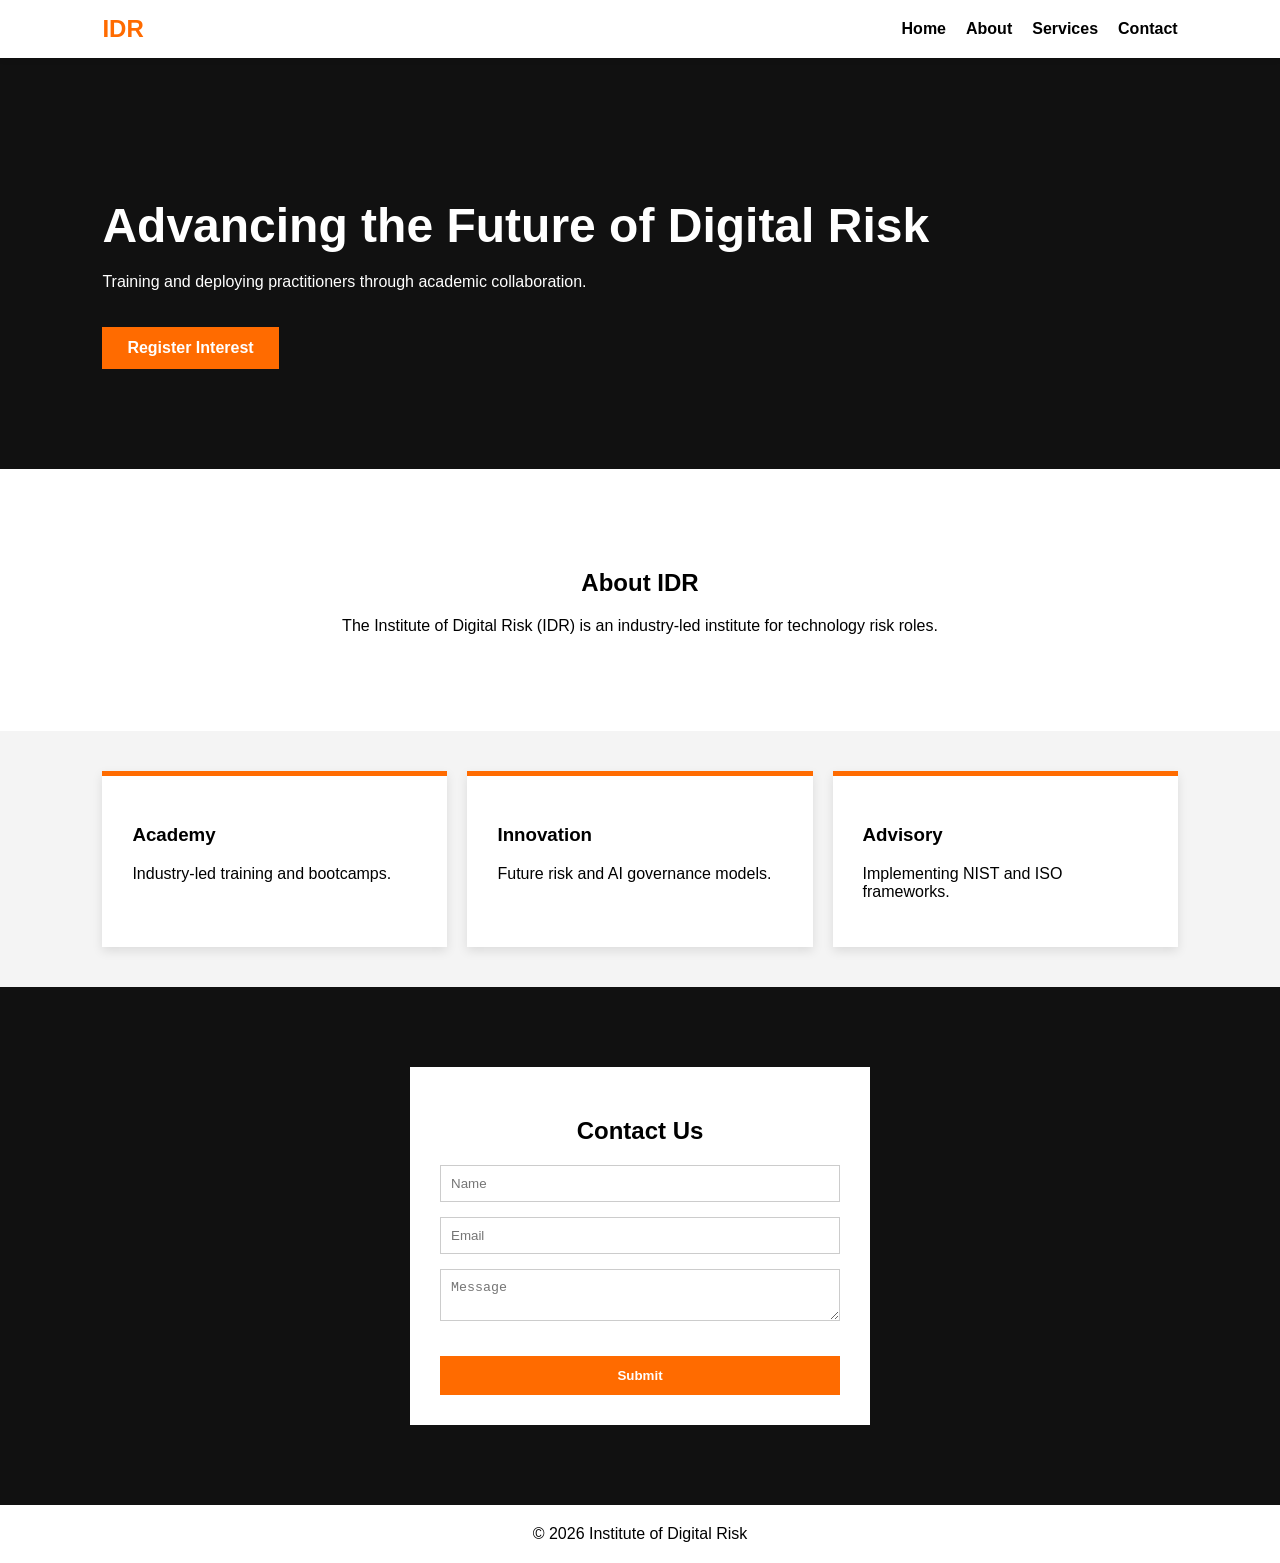
==== commit b33e27ed: "FINAL FIX: Added complete layout and content" ====
--- a/idr-project/idr-final/index.html
+++ b/idr-project/idr-final/index.html
@@ -4,62 +4,55 @@
     <meta charset="UTF-8">
     <meta name="viewport" content="width=device-width, initial-scale=1.0">
     <title>IDR | Institute of Digital Risk</title>
-    <link rel="stylesheet" href="style.css">
+    <style>
+        :root { --orange: #FF6B00; --black: #111; --white: #fff; }
+        body { margin: 0; font-family: sans-serif; scroll-behavior: smooth; }
+        .navbar { position: sticky; top: 0; background: var(--white); display: flex; justify-content: space-between; padding: 15px 8%; box-shadow: 0 2px 5px rgba(0,0,0,0.1); align-items: center; z-index: 100;}
+        nav a { text-decoration: none; color: #000; margin-left: 20px; font-weight: bold; }
+        .hero { background: var(--black); color: var(--white); padding: 100px 8%; text-align: left; }
+        .hero h1 { font-size: 3rem; margin-bottom: 20px; }
+        .cta-btn { background: var(--orange); color: white; padding: 12px 25px; border: none; cursor: pointer; text-decoration: none; font-weight: bold; display: inline-block; margin-top: 20px;}
+        .container { padding: 80px 8%; text-align: center; }
+        .services { display: flex; gap: 20px; padding: 40px 8%; background: #f4f4f4; justify-content: center; }
+        .card { background: white; padding: 30px; border-top: 5px solid var(--orange); box-shadow: 0 4px 10px rgba(0,0,0,0.1); flex: 1; max-width: 300px; }
+        .contact { background: var(--black); color: white; padding: 80px 8%; text-align: center; }
+        form { background: white; padding: 30px; max-width: 400px; margin: 0 auto; display: flex; flex-direction: column; }
+        input, textarea { margin-bottom: 15px; padding: 10px; border: 1px solid #ccc; }
+    </style>
 </head>
 <body>
     <header class="navbar">
-        <img src="logo.svg" alt="IDR Logo" class="nav-logo" style="height: 50px;">
-        <nav>
-            <a href="#hero">Home</a>
-            <a href="#about">About</a>
-            <a href="#services">Services</a>
-            <a href="#contact">Contact</a>
-        </nav>
+        <div style="font-weight: 900; font-size: 24px; color: var(--orange);">IDR</div>
+        <nav><a href="#hero">Home</a><a href="#about">About</a><a href="#services">Services</a><a href="#contact">Contact</a></nav>
     </header>
 
-    <main>
-        <section id="hero" style="background: #111; color: #fff; padding: 100px 8%;">
-            <h1>Advancing the Future of Digital Risk</h1>
-            <p>Bridging academic insight and industry practice.</p>
-            <button style="background: #FF6B00; color: white; padding: 10px 20px; border: none;">Explore Programs</button>
-        </section>
+    <section id="hero" class="hero">
+        <h1>Advancing the Future of Digital Risk</h1>
+        <p>Training and deploying practitioners through academic collaboration.</p>
+        <a href="#contact" class="cta-btn">Register Interest</a>
+    </section>
 
-        <section id="about" style="padding: 60px 8%; text-align: center;">
-            <h2>About IDR</h2>
-            <p>IDR is an industry-led training institute for technology risk roles.</p>
-        </section>
+    <section id="about" class="container">
+        <h2>About IDR</h2>
+        <p>The Institute of Digital Risk (IDR) is an industry-led institute for technology risk roles.</p>
+    </section>
 
-        <section id="services" style="display: flex; gap: 20px; padding: 60px 8%; background: #f4f4f4;">
-            <div style="background: white; padding: 20px; border-top: 5px solid #FF6B00; flex: 1;">
-                <h3>Academy</h3>
-                <p>Industry-led training and bootcamps.</p>
-            </div>
-            <div style="background: white; padding: 20px; border-top: 5px solid #FF6B00; flex: 1;">
-                <h3>Innovation</h3>
-                <p>Future risk and AI governance models.</p>
-            </div>
-            <div style="background: white; padding: 20px; border-top: 5px solid #FF6B00; flex: 1;">
-                <h3>Advisory</h3>
-                <p>Implementing NIST and ISO frameworks.</p>
-            </div>
-        </section>
+    <section id="services" class="services">
+        <div class="card"><h3>Academy</h3><p>Industry-led training and bootcamps.</p></div>
+        <div class="card"><h3>Innovation</h3><p>Future risk and AI governance models.</p></div>
+        <div class="card"><h3>Advisory</h3><p>Implementing NIST and ISO frameworks.</p></div>
+    </section>
 
-        <section id="contact" style="background: #111; color: white; padding: 80px 8%; text-align: center;">
-            <div style="background: white; color: black; padding: 40px; max-width: 500px; margin: 0 auto;">
-                <h2>Register Interest</h2>
-                <form id="idr-form">
-                    <input type="text" placeholder="Name" required style="width: 100%; margin: 10px 0; padding: 10px;">
-                    <input type="email" placeholder="Email" required style="width: 100%; margin: 10px 0; padding: 10px;">
-                    <textarea placeholder="Message" style="width: 100%; margin: 10px 0; padding: 10px;"></textarea>
-                    <button type="submit" style="background: #FF6B00; color: white; width: 100%; padding: 15px; border: none;">Submit</button>
-                </form>
-            </div>
-        </section>
-    </main>
+    <section id="contact" class="contact">
+        <form id="idr-form">
+            <h2 style="color: black;">Contact Us</h2>
+            <input type="text" placeholder="Name" required>
+            <input type="email" placeholder="Email" required>
+            <textarea placeholder="Message"></textarea>
+            <button type="submit" class="cta-btn">Submit</button>
+        </form>
+    </section>
 
-    <footer style="text-align: center; padding: 20px;">
-        <p>&copy; 2026 Institute of Digital Risk</p>
-    </footer>
-    <script src="script.js"></script>
+    <footer style="text-align: center; padding: 20px;">&copy; 2026 Institute of Digital Risk</footer>
 </body>
 </html>
